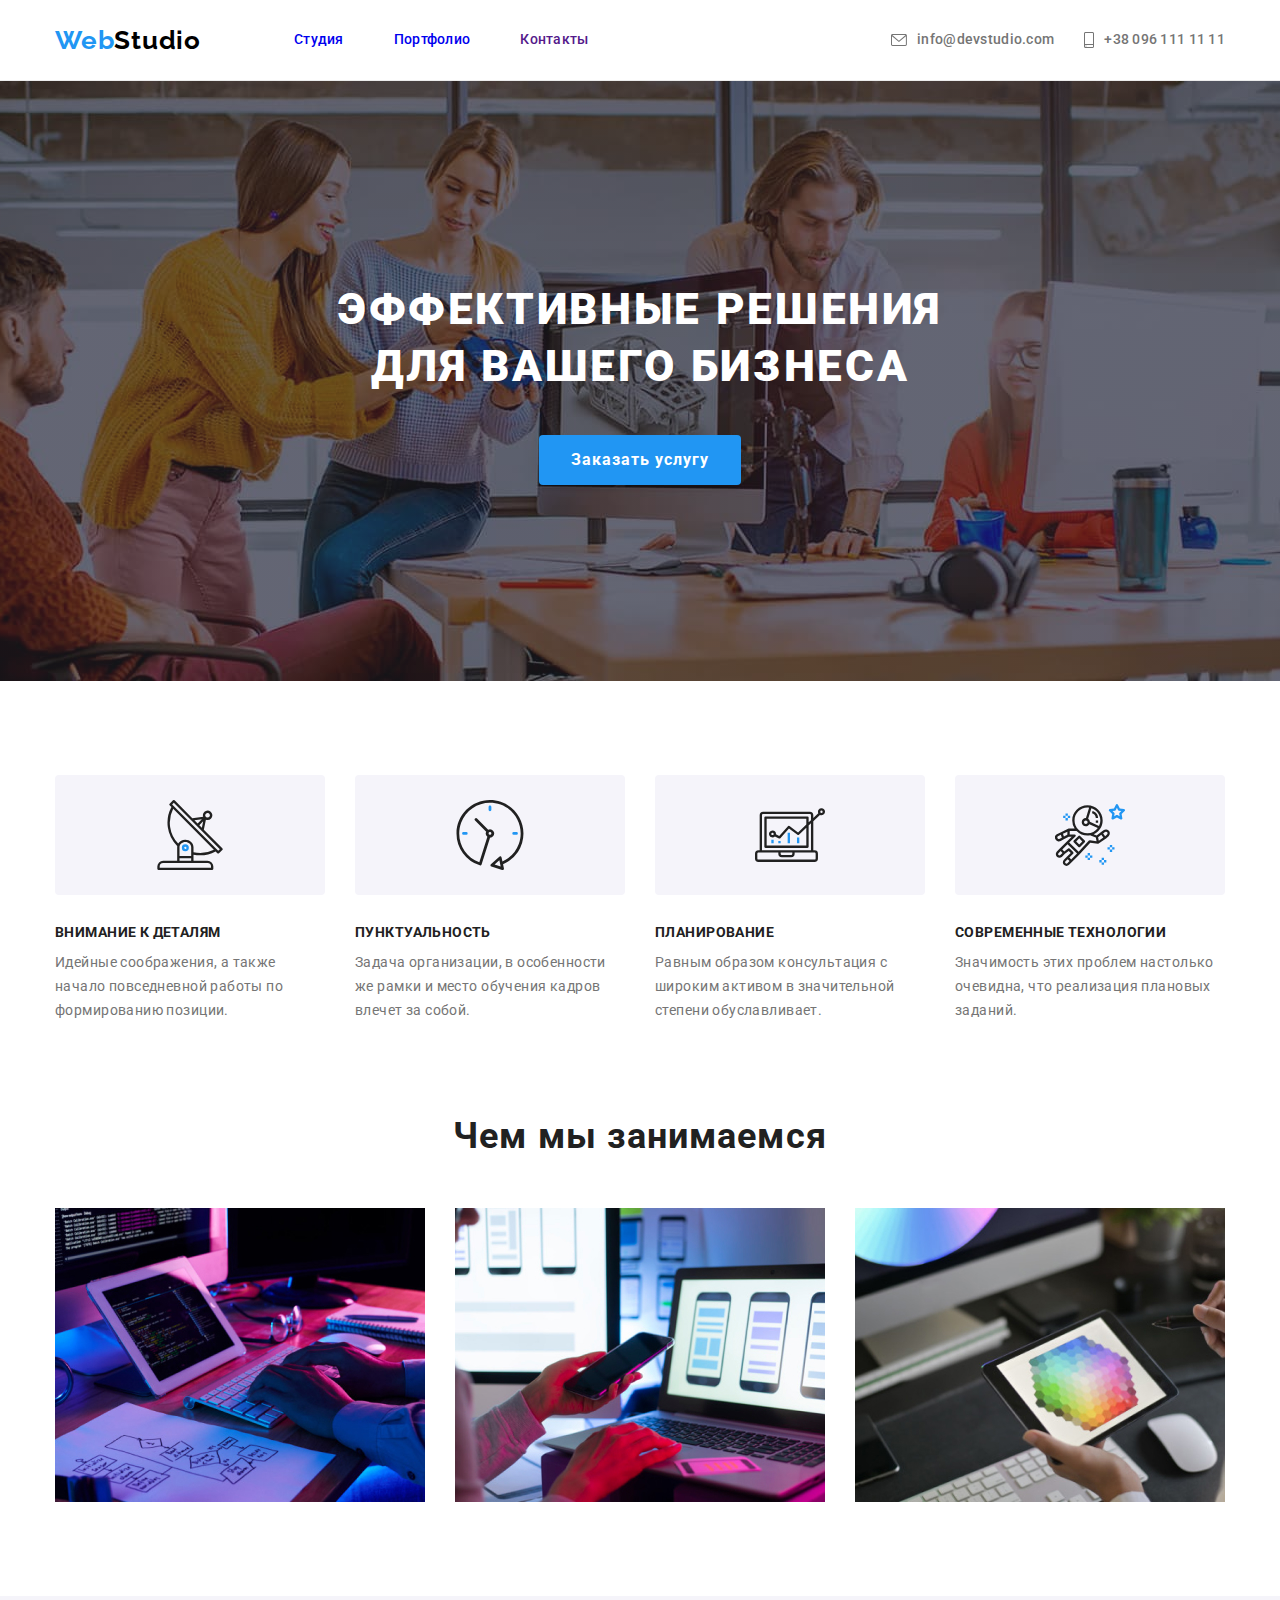
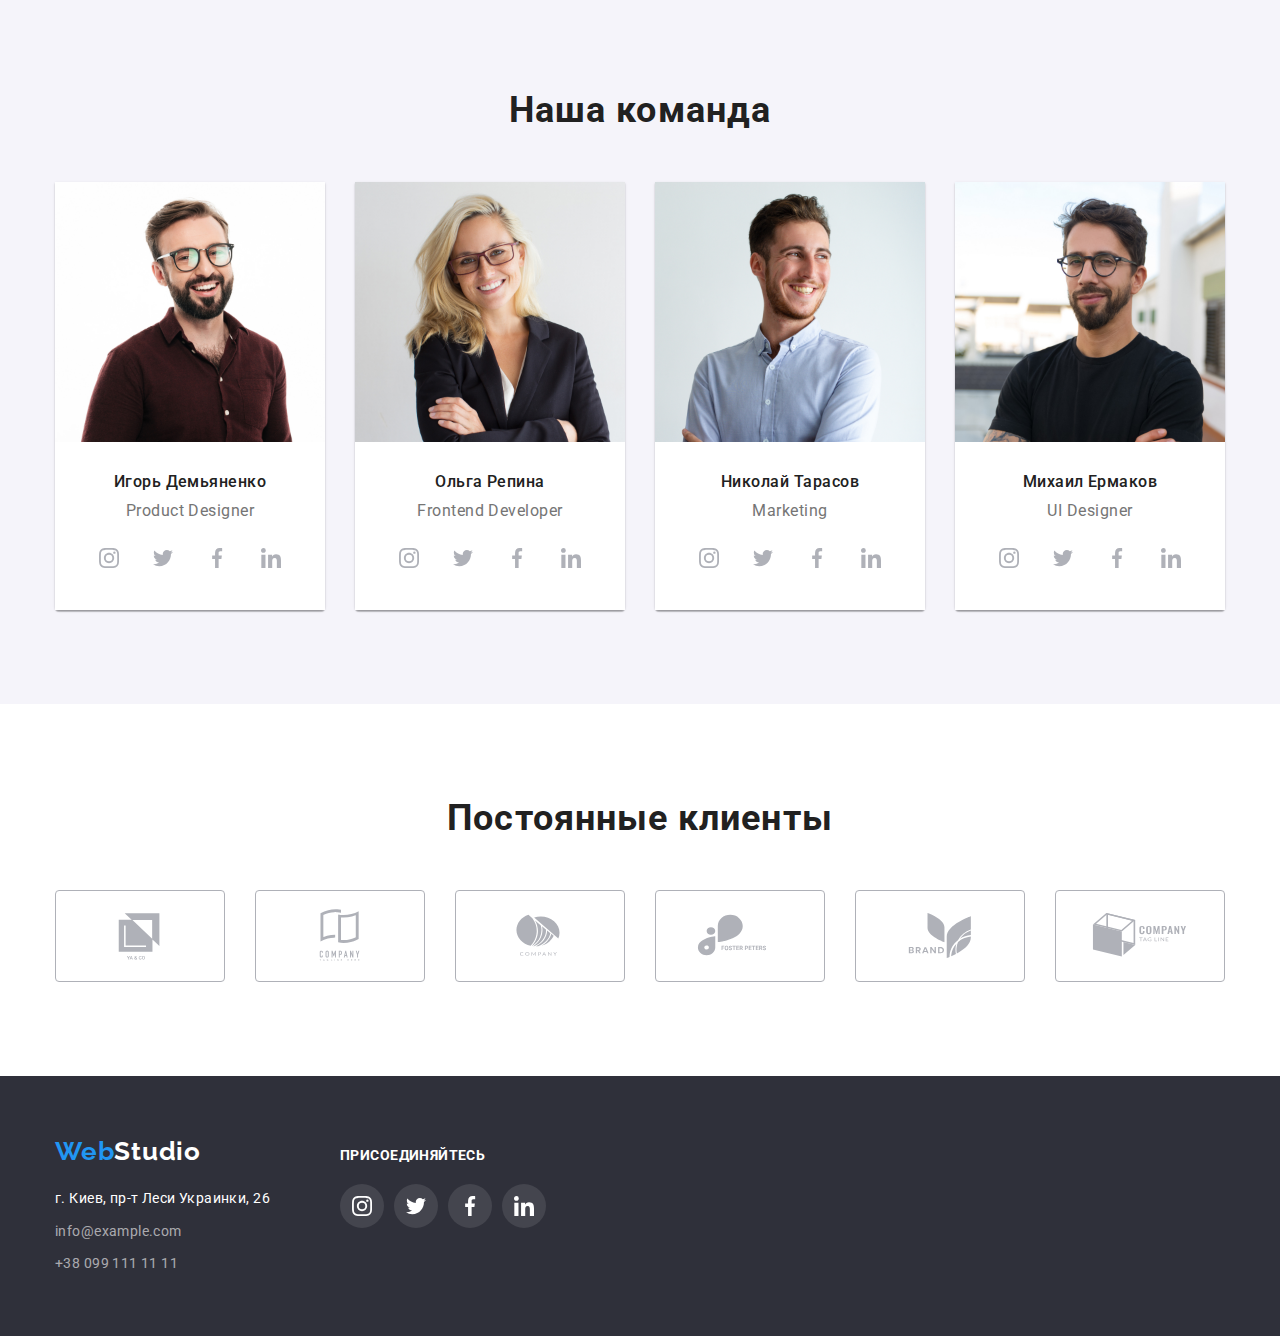
==== index.html @ 4d4692be "commit" ====
<!DOCTYPE html>
<html lang="ru">
  <head>
    <meta charset="UTF-8" />
    <meta http-equiv="X-UA-Compatible" content="IE=edge" />
    <meta name="viewport" content="width=device-width, initial-scale=1.0" />
    <title>Студия</title>
    <link
      rel="stylesheet"
      href="https://cdnjs.cloudflare.com/ajax/libs/modern-normalize/1.0.0/modern-normalize.min.css"
    />
    <link rel="preconnect" href="https://fonts.googleapis.com" />
    <link rel="preconnect" href="https://fonts.gstatic.com" crossorigin />
    <link
      href="https://fonts.googleapis.com/css2?family=Raleway:wght@700&family=Roboto:wght@400;500;700;900&display=swap"
      rel="stylesheet"
    />
    <link rel="stylesheet" href="./css/styles.css" />
  </head>

  <body>
    <header class="header">
      <div class="main-nav container">
        <nav class="header-nav">
          <a class="logo link" href="./index.html"
            ><span class="logo-accent">Web</span>Studio</a>
          <ul class="menu list">
            <li class="menu-item">
              <a class="menu-link link" href="./index.html">Студия</a>
            </li>
            <li class="menu-item">
              <a class="menu-link link" href="./portfolio.html">Портфолио</a>
            </li>
            <li class="menu-item">
              <a class="menu-link link" href="">Контакты</a>
            </li>
          </ul>
        </nav>
        <ul class="header-contacts list">
          <li class="header-contacts item">
            <a class="header-contacts link" href="mailto:info@devstudio.com" lang="en">
            <svg class="header-icon" width="16" height="12">
              <use href="./images/svg-sprite/icons.svg#icon-envelope"></use>
            </svg>
            info@devstudio.com
            </a>
          </li>
          <li class="header-contacts item">
            <a class="header-contacts link" href="tel:0961111111">
              <svg class="header-icon" width="10" height="16">
                <use href="./images/svg-sprite/icons.svg#icon-smartphone"></use>
              </svg>
              +38 096 111 11 11</a
            >
          </li>
        </ul>
      </div>
    </header>

    <main>
      <section class="hero section overlay">
          <h1 class="hero-title">Эффективные решения для вашего бизнеса</h1>
          <button class="modal-btn" type="button">Заказать услугу</button>
    </section>
      <section class="features section">
        <div class="container">
        <h2 hidden>Наши особенности</h2>
        <ul class="features-list list card-set">
          <li class="card-set-item">
            <div class="features-icon">
            <svg class="features-icon-icon" width="70" height="70">
              <use href="./images/svg-sprite/icons.svg#icon-antenna-1"></use>
            </svg>
          </div>
            <h3 class="title-features-list">Внимание к деталям</h3>
            <p class="description">
              Идейные соображения, а также начало повседневной работы по
              формированию позиции.
            </p>
          </li>
          <li class="card-set-item">
            <div class="features-icon">
            <svg class="features-icon-icon" width="70" height="70">
              <use href="./images/svg-sprite/icons.svg#icon-clock"></use>
            </svg>
          </div>
            <h3 class="title-features-list">Пунктуальность</h3>
            <p class="description">
              Задача организации, в особенности же рамки и место обучения кадров
              влечет за собой.
            </p>
          </li>
          <li class="card-set-item">
            <div class="features-icon">
            <svg class="features-icon-icon" width="70" height="70">
              <use href="./images/svg-sprite/icons.svg#icon-diagram"></use>
            </svg>
          </div>
            <h3 class="title-features-list">Планирование</h3>
            <p class="description">
              Равным образом консультация с широким активом в значительной
              степени обуславливает.
            </p>
          
          </li>
          <li class="card-set-item">
            <div class="features-icon">
            <svg class="features-icon-icon" width="70" height="70">
              <use href="./images/svg-sprite/icons.svg#icon-astronaut"></use>
            </svg>
          </div>
            <h3 class="title-features-list">Современные технологии</h3>
            <p class="description">
              Значимость этих проблем настолько очевидна, что реализация
              плановых заданий.
            </p>
          
          </li>
        </ul>
        </div>
      </section>

      <section class="work section">
        <div class="container">
        <h2 class="work-title title">Чем мы занимаемся</h2>
        <ul class="list card-set">
          <li class="card-set-item">
            <img
              src="./images/gallery/site-layout.jpg"
              alt="site layout"
              width="370"
              height="294"
            />
          </li>
          <li class="card-set-item">
            <img
              src="./images/gallery/creation-of-mobile-phones-interface.jpg"
              alt="creation of mobile phones interface"
              width="370"
              height="294"
            />
          </li>
          <li class="card-set-item">
            <img
              src="./images/gallery/web-design.jpg"
              alt="working process with colour selection on the graphic tablet"
              width="370"
              height="294"
            />
          </li>
        </ul>
        </div>
      </section>

      <section class="team section">
        <div class="container">
        <h2 class="team title">Наша команда</h2>
        <ul class="list card-set">
          <li class="team-card card-set-item">
            <img
              src="./images/ourteam/igor-demianenko.jpg"
              alt="Igor Demianenko"
              width="270"
              height="260"
            />
            <div class="team-card-description">
            <h3 class="team-name">Игорь Демьяненко</h3>
            <p class="job-title">Product Designer</p>
            <ul class="soc-list list">
              <li class="soc-item">
                <a href="https://www.instagram.com/"
                class="soc-link link">
                <svg class="soc-icon" width="20" height="20">
                  <use href="./images/svg-sprite/icons.svg#icon-instagram"></use>
                </svg>
              </a>
              </li>
              <li class="soc-item">
                <a href="https://twitter.com/"
                class="soc-link link">
                <svg class="soc-icon" width="20" height="20">
                  <use href="./images/svg-sprite/icons.svg#icon-twitter"></use>
                </svg>
              </a>
              </li>
              <li class="soc-item">
                <a href="https://www.facebook.com/"
                class="soc-link link">
                <svg class="soc-icon" width="20" height="20">
                  <use href="./images/svg-sprite/icons.svg#icon-facebook"></use>
                </svg>
              </a>
              </li>
              <li class="soc-item"> 
                <a href="https://www.linkedin.com/"
                class="soc-link link">
                <svg class="soc-icon" width="20" height="20">
                  <use href="./images/svg-sprite/icons.svg#icon-linkedin"></use>
                </svg>
              </a>
              </li>
            </ul>
            </div>
          </li>
          <li class="team-card card-set-item">
            <img
              src="./images/ourteam/olena-repina.jpg"
              alt="Olena Repina"
              width="270"
              height="260"
            />
            <div class="team-card-description">
            <h3 class="team-name">Ольга Репина</h3>
            <p class="job-title">Frontend Developer</p>
            <ul class="soc-list list">
              <li class="soc-item">
                <a href="https://www.instagram.com/" 
                class="soc-link link">
                  <svg class="soc-icon" width="20" height="20">
                    <use href="./images/svg-sprite/icons.svg#icon-instagram"></use>
                  </svg>
                </a>
              </li>
              <li class="soc-item">
                <a href="https://twitter.com/" 
                class="soc-link link">
                  <svg class="soc-icon" width="20" height="20">
                    <use href="./images/svg-sprite/icons.svg#icon-twitter"></use>
                  </svg>
                </a>
              </li>
              <li class="soc-item">
                <a href="https://www.facebook.com/" 
                class="soc-link link">
                  <svg class="soc-icon" width="20" height="20">
                    <use href="./images/svg-sprite/icons.svg#icon-facebook"></use>
                  </svg>
                </a>
              </li>
              <li class="soc-item">
                <a href="https://www.linkedin.com/" 
                class="soc-link link">
                  <svg class="soc-icon" width="20" height="20">
                    <use href="./images/svg-sprite/icons.svg#icon-linkedin"></use>
                  </svg>
                </a>
              </li>
            </ul>
            </div>
          </li>
          <li class="team-card card-set-item">
            <img
              src="./images/ourteam/nikolay-tarasov.jpg"
              alt="Nikolay Tarasov"
              width="270"
              height="260"
            />
            <div class="team-card-description">
            <h3 class="team-name">Николай Тарасов</h3>
            <p class="job-title">Marketing</p>
            <ul class="soc-list list">
              <li class="soc-item">
                <a href="https://www.instagram.com/" 
                class="soc-link link">
                  <svg class="soc-icon" width="20" height="20">
                    <use href="./images/svg-sprite/icons.svg#icon-instagram"></use>
                  </svg>
                </a>
              </li>
              <li class="soc-item">
                <a href="https://twitter.com/" 
                class="soc-link link">
                  <svg class="soc-icon" width="20" height="20">
                    <use href="./images/svg-sprite/icons.svg#icon-twitter"></use>
                  </svg>
                </a>
              </li>
              <li class="soc-item">
                <a href="https://www.facebook.com/" 
                class="soc-link link">
                  <svg class="soc-icon" width="20" height="20">
                    <use href="./images/svg-sprite/icons.svg#icon-facebook"></use>
                  </svg>
                </a>
              </li>
              <li class="soc-item">
                <a href="https://www.linkedin.com/" 
                class="soc-link link">
                  <svg class="soc-icon" width="20" height="20">
                    <use href="./images/svg-sprite/icons.svg#icon-linkedin"></use>
                  </svg>
                </a>
              </li>
            </ul>
            </div>
          </li>
          <li class="team-card card-set-item">
            <img
              src="./images/ourteam/mihail-ermakov.jpg"
              alt="Mihail Ermakov"
              width="270"
              height="260"
            />
            <div class="team-card-description">
            <h3 class="team-name">Михаил Ермаков</h3>
            <p class="job-title">UI Designer</p>
            <ul class="soc-list list">
              <li class="soc-item">
                <a href="https://www.instagram.com/" 
                class="soc-link link">
                  <svg class="soc-icon" width="20" height="20">
                    <use href="./images/svg-sprite/icons.svg#icon-instagram"></use>
                  </svg>
                </a>
              </li>
              <li class="soc-item">
                <a href="https://twitter.com/" 
                class="soc-link link">
                  <svg class="soc-icon" width="20" height="20">
                    <use href="./images/svg-sprite/icons.svg#icon-twitter"></use>
                  </svg>
                </a>
              </li>
              <li class="soc-item">
                <a href="https://www.facebook.com/" 
                class="soc-link link">
                  <svg class="soc-icon" width="20" height="20">
                    <use href="./images/svg-sprite/icons.svg#icon-facebook"></use>
                  </svg>
                </a>
              </li>
              <li class="soc-item">
                <a href="https://www.linkedin.com/" 
                class="soc-link link">
                  <svg class="soc-icon" width="20" height="20">
                    <use href="./images/svg-sprite/icons.svg#icon-linkedin"></use>
                  </svg>
                </a>
              </li>
            </ul>
            </div>
          </li>
        </ul>
        </div>
      </section>

      <section class="clients section">
        <div class="container">
        <h2 class="clients title">Постоянные клиенты</h2>
        <ul class="clients-list list card-set">
          <li class="clients-item card-set-item">
            <a href=""
            class="clients-link">
              <svg class="clients-icon" width="106" height="60">
                <use href="./images/svg-sprite/icons.svg#icon-Logo-1"></use>
              </svg>
            </a>
          </li>
          <li class="clients-item card-set-item">
            <a href=""
            class="clients-link">
              <svg class="clients-icon" width="106" height="60">
                <use href="./images/svg-sprite/icons.svg#icon-Logo-2"></use>
              </svg>
            </a>
          </li>
          <li class="clients-item card-set-item">
            <a href=""
            class="clients-link">
              <svg class="clients-icon" width="106" height="60">
                <use href="./images/svg-sprite/icons.svg#icon-Logo-3"></use>
              </svg>
            </a>
          </li>
          <li class="clients-item card-set-item">
            <a href=""
            class="clients-link">
              <svg class="clients-icon" width="106" height="60">
                <use href="./images/svg-sprite/icons.svg#icon-Logo-4"></use>
              </svg>
            </a>
          </li>
          <li class="clients-item card-set-item">
            <a href=""
            class="clients-link">
              <svg class="clients-icon" width="106" height="60">
                <use href="./images/svg-sprite/icons.svg#icon-Logo-5"></use>
              </svg>
            </a>
          </li>
          <li class="clients-item card-set-item">
            <a href=""
            class="clients-link">
              <svg class="clients-icon" width="106" height="60">
                <use href="./images/svg-sprite/icons.svg#icon-Logo-6"></use>
              </svg>
            </a>
          </li>
        </ul>
        </div>
      </section>
    </main>

    <footer class="footer">
      <div class="footer-boxes container">
      <div class="footer-left-side">
      <a class="footer-logo logo link" href="./index.html"
        ><span class="logo-accent">Web</span>Studio</a>
      <address class="contacts">
        <ul class="contacts list">
          <li class="contacts-item">
            <a
              class="contacts adress link"
              href="https://goo.gl/maps/xDHV5HPD6jiFumZE8"
              target="_blank"
              rel="noopener noreferrer"
              >г. Киев, пр-т Леси Украинки, 26
            </a>
          </li>
          <li class="contacts-item">
            <a class="contacts link" href="mailto:info@example.com"
              >info@example.com</a
            >
          </li>
          <li class="contacts-item">
            <a class="contacts link" href="tel:0991111111">+38 099 111 11 11</a>
          </li>
        </ul>
      </address>
      </div>
      <div class="footer-right-side">
        <p class="footer-soc-join">Присоединяйтесь</p>
          <ul class="soc-list list">
            <li class="footer-item soc-item">
              <a href="https://www.instagram.com/" 
              class="footer-link soc-link link">
                <svg class="soc-icon" width="20" height="20">
                  <use href="./images/svg-sprite/icons.svg#icon-instagram"></use>
                </svg>
              </a>
            </li>
            <li class="footer-item soc-item">
              <a href="https://twitter.com/" 
              class="footer-link soc-link link">
                <svg class="soc-icon" width="20" height="20">
                  <use href="./images/svg-sprite/icons.svg#icon-twitter"></use>
                </svg>
              </a>
            </li>
            <li class="footer-item soc-item">
              <a href="https://www.facebook.com/" 
              class="footer-link soc-link link">
                <svg class="soc-icon" width="20" height="20">
                  <use href="./images/svg-sprite/icons.svg#icon-facebook"></use>
                </svg>
              </a>
            </li>
            <li class="footer-item soc-item">
              <a href="https://www.linkedin.com/" 
              class="footer-link soc-link link">
                <svg class="soc-icon" width="20" height="20">
                  <use href="./images/svg-sprite/icons.svg#icon-linkedin"></use>
                </svg>
              </a>
            </li>
          </ul>
      </div>
      </div>
    </footer>
  </body>
</html>
---- css/styles.css ----
/*цвет заголовков #212121  */
/* основной цвет текста #757575 */
/* белый цвет текста #FFFFFF */
/* цвет акцента #2196F3 */
/* font-family: 'Raleway', sans-serif; 
font-family: 'Roboto'*/

:root {
  --primary-text-color: #757575;
  --title-text-color: #212121;
  --accent-text-color: #2196f3;
  --white-color: #ffffff;
  --logo-black-color: #000000;
  --footer-text-color: rgba(255, 255, 255, 0.6);
  --bg-dark-color: #2f303a;
  --secondary-bg-color: #f5f4fa;
  --icon-color: #afb1b8;
  --header-border-color: #ECECEC;
  --card-gap: 30px;
  --card-item: 3;
}

p,
h1,
h2,
h3,
h4,
h5,
h6 {
  margin: 0;
}

img {
  display: block;
  max-width: 100%;
  height: auto;
}

body {
  font-family: 'Roboto', sans-serif;
  color: var(--primary-text-color);
}

.list {
  list-style: none;
  padding: 0;
  margin: 0;
}

.link {
  text-decoration: none;
}

.container {
  width: 1200px;
  padding-left: 15px;
  padding-right: 15px;
  margin: 0 auto;
}

.section {
  padding-top: 94px;
  padding-bottom: 94px;
}

.card-set {
  display: flex;
  flex-wrap: wrap;
  gap: var(--card-gap);
}

.card-set-item {
  flex-basis: calc(
    (100% - ((var(--card-item) - 1) * var(--card-gap))) / var(--card-item)
  );
}

.title {
  margin-bottom: 50px;
  font-weight: 700;
  font-size: 36px;
  line-height: 1.16;
  text-align: center;
  letter-spacing: 0.03em;
  color: var(--title-text-color);
}

/* ======================== HEADER ======================== */
.header {
    border-bottom: 1px solid var(--header-border-color);
}

.main-nav {
  display: flex;
  align-items: center;
}
.header-nav {
  display: flex;
  align-items: center;
}

.logo {
  font-family: 'Raleway';
  font-weight: 700;
  font-size: 26px;
  line-height: 1.19;
  letter-spacing: 0.03em;
  color: var(--logo-black-color);
}
.logo-accent {
  color: var(--accent-text-color);
}

.menu {
  display: flex;
  margin-left: 93px;
}

.menu-item:not(:last-child) {
  margin-right: 50px;
}

.menu-link {
  display: block;
  padding-top: 32px;
  padding-bottom: 32px;

  font-weight: 500;
  font-size: 14px;
  line-height: 1.14;
  letter-spacing: 0.02em;
}

.menu-link:hover,
.menu-link:focus,
.header-contacts:hover,
.header-contacts:focus {
  color: var(--accent-text-color);
}

.header-contacts {
  display: flex;
  margin-left: auto;
  align-items: center;

  font-weight: 500;
  font-size: 14px;
  line-height: 1.14;
  letter-spacing: 0.02em;
  color: var(--primary-text-color);
}

.header-contacts .item + .item {
  margin-left: 30px;
}

.header-contacts .link {
  padding-top: 32px;
  padding-bottom: 32px;
}

.header-icon {
  fill: currentColor;
  margin-right: 10px;
}

/* ======================== /HEADER ======================== */

/* ======================== HERO ========================*/
.hero {
  text-align: center;
  background: var(--bg-dark-color);
  padding-top: 200px;
  padding-bottom: 200px;
}

.overlay {
  max-width: 1600px;
  height: 600px;
  margin-left: auto;
  margin-right: auto;
  background-image: linear-gradient(
      rgba(47, 48, 58, 0.4),
      rgba(47, 48, 58, 0.4)
    ),
    url(../images/bgi-hero.jpg);
  background-repeat: no-repeat;
  background-size: cover;
  background-position: center;
}

.hero-title {
  width: 696px;
  margin-top: 0;
  margin-right: auto;
  margin-bottom: 40px;
  margin-left: auto;

  font-weight: 900;
  font-size: 44px;
  line-height: 1.3;
  letter-spacing: 0.06em;
  text-transform: uppercase;
  color: var(--white-color);
}

.modal-btn {
  padding: 10px 32px;
  display: inline-block;
  align-items: center;
  text-align: center;

  font-weight: 700;
  font-size: 16px;
  line-height: 1.87;
  letter-spacing: 0.06em;
  color: var(--white-color);
  background: var(--accent-text-color);
  box-shadow: 0px 4px 4px rgba(0, 0, 0, 0.15);
  border-radius: 4px;
  border: 0px;
  cursor: pointer;
}

.modal-btn:hover,
.modal-btn:focus {
  background: #188ce8;
}
/* ======================== /HERO ======================== */

/* ======================== FEATURES ========================*/

.features-list {
  --card-item: 4;
  flex-wrap: nowrap;
}

.title-features-list {
  margin-bottom: 10px;
  font-weight: 700;
  font-size: 14px;
  line-height: 1.14;
  letter-spacing: 0.03em;
  text-transform: uppercase;
  color: var(--title-text-color);
}

.description {
  font-size: 14px;
  line-height: 1.7;
  letter-spacing: 0.03em;
}

.features-icon {
  display: flex;
  justify-content: center;
  width: 270px;
  height: 120px;
  background-color: var(--secondary-bg-color);
  border-radius: 4px;
  align-items: center;
  margin-bottom: 30px;
}

/* ======================== /FEATURES ========================*/

/* ======================== WORK ======================== */

.work {
  padding-top: 0;
}
/* ======================== /WORK ========================*/

/* ======================== TEAM ========================*/
.team {
  background: var(--secondary-bg-color);
}

.team-card {
  --card-item: 4;
  box-shadow: 0px 1px 3px rgba(0, 0, 0, 0.12), 0px 1px 1px rgba(0, 0, 0, 0.14),
    0px 2px 1px rgba(0, 0, 0, 0.2);
  border-radius: 0px 0px 4px 4px;
}

.team-card-description {
  background: var(--white-color);
  text-align: center;
  padding-top: 30px;
  padding-bottom: 30px;
}

.team-name {
  margin-bottom: 10px;
  font-weight: 500;
  font-size: 16px;
  line-height: 1.19;
  text-align: center;
  letter-spacing: 0.03em;
  color: var(--title-text-color);
}

.job-title {
  margin-bottom: 16px;
  font-size: 16px;
  line-height: 1.19;
  text-align: center;
  letter-spacing: 0.03em;
}

.soc-list {
  display: flex;
  justify-content: center;
}

.soc-item:not(:last-child) {
  margin-right: 10px;
}

.soc-link {
  width: 44px;
  height: 44px;
  border-radius: 50%;
  display: flex;
  align-items: center;
  justify-content: center;
  fill: var(--icon-color);
}

.soc-link:hover,
.soc-link:focus {
  background: var(--accent-text-color);
  fill: var(--white-color);
}

/* ======================== /TEAM ======================== */

/* ======================== CLIENTS ======================== */

.clients-list {
  flex-wrap: nowrap;
  --card-item: 6;
}

.clients-link {
  display: flex;
  align-items: center;
  justify-content: center;
  height: 92px;
  width: 170px;
  border: 1px solid var(--icon-color);
  border-radius: 4px;
  fill: var(--icon-color);
}

.clients-link:hover,
.clients-link:focus {
  border: 1px solid var(--accent-text-color);
  fill: var(--accent-text-color);
}

/* ======================== CLIENTS ======================== */

/* ======================== FOOTER ======================== */
.footer {
  background: var(--bg-dark-color);
  padding-top: 60px;
  padding-bottom: 60px;
}

.footer-boxes {
  display: flex;
  align-items: baseline;
}

.footer-left-side {
  margin-right: 70px;
}

.footer-logo {
  color: var(--white-color);
}

.contacts {
  margin-top: 20px;
  font-style: normal;
  font-size: 14px;
  line-height: 1.71;
  letter-spacing: 0.03em;
  color: rgba(255, 255, 255, 0.6);
}

.contacts-item:not(:last-child) {
  margin-bottom: 9px;
}

.adress {
  color: var(--white-color);
}

.contacts:hover,
.contacts:focus {
  color: var(--accent-text-color);
}

.footer-soc-join {
  margin-bottom: 20px;
  text-transform: uppercase;
  font-weight: 700;
  font-size: 14px;
  line-height: 1.14;
  letter-spacing: 0.03em;
  color: var(--white-color);
}

.footer-item {
  border-radius: 50%;
  background-color: rgba(255, 255, 255, 0.1);
}

.footer-link {
  fill: var(--white-color);
}

/* ======================== /FOOTER ======================== */

/* ======================== FILTERS ======================== */

.filters-list {
  margin-top: 94px;
  margin-bottom: 50px;
  display: flex;
  justify-content: center;
}

.filters-button:not(:last-child) {
  margin-right: 8px;
}

.filters-btn {
  padding-top: 6px;
  padding-right: 22px;
  padding-bottom: 6px;
  padding-left: 22px;
  font-weight: 500;
  font-size: 16px;
  line-height: 1.62;
  text-align: center;
  letter-spacing: 0.03em;
  color: var(--title-text-color);
  background: #f5f4fa;
  border-radius: 4px;
  border: 0px;
  cursor: pointer;
}

.filters-btn:hover,
.filters-btn:focus {
  color: var(--white-color);
  background: var(--accent-text-color);
  box-shadow: 0px 3px 1px rgba(0, 0, 0, 0.1), 0px 1px 2px rgba(0, 0, 0, 0.08),
    0px 2px 2px rgba(0, 0, 0, 0.12);
  border-radius: 4px;
}
/* ======================== /FILTERS ======================== */

/* ======================== PROJECTS ========================*/
.projects {
  padding-top: 0;
}

.project-card {
  background: var(--white-color);
  border: 1px solid #eeeeee;
}

.project-list .project-card .link {
    display: block;
}
.project-list .project-card .link:hover,
.project-list .project-card .link:focus {
   border: 1px solid #eeeeee;
   box-shadow: 0px 1px 1px rgba(0, 0, 0, 0.12), 0px 4px 4px rgba(0, 0, 0, 0.06),
     1px 4px 6px rgba(0, 0, 0, 0.16);
}

.project-title {
  margin-top: 20px;
  margin-bottom: 4px;
  margin-right: 24px;
  margin-left: 24px;
  font-weight: 700;
  font-size: 18px;
  line-height: 2;
  letter-spacing: 0.06em;
  color: var(--title-text-color);
}

.project-description {
  padding-bottom: 20px;
  margin-left: 24px;
  font-size: 16px;
  line-height: 1.87;
  letter-spacing: 0.03em;
  color: var(--primary-text-color);
}
/* ======================== /PROJECTS ======================== */
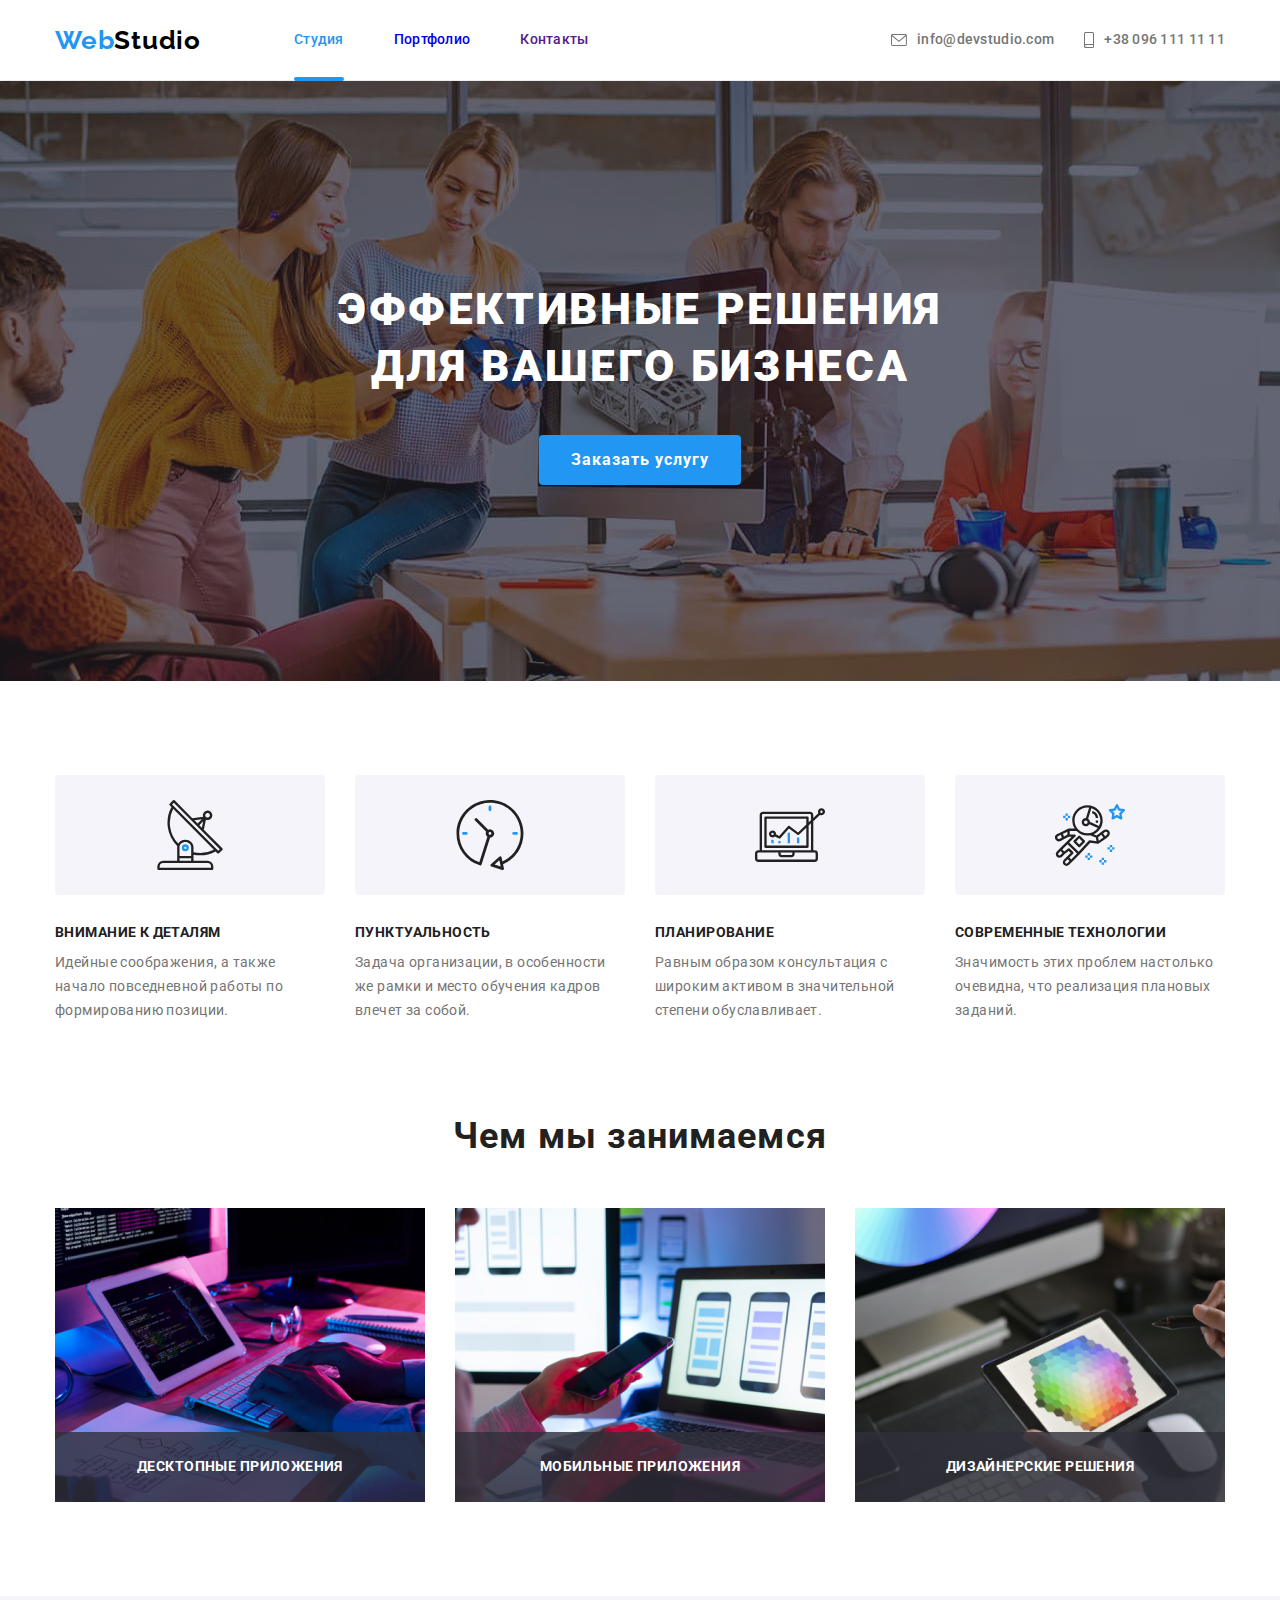
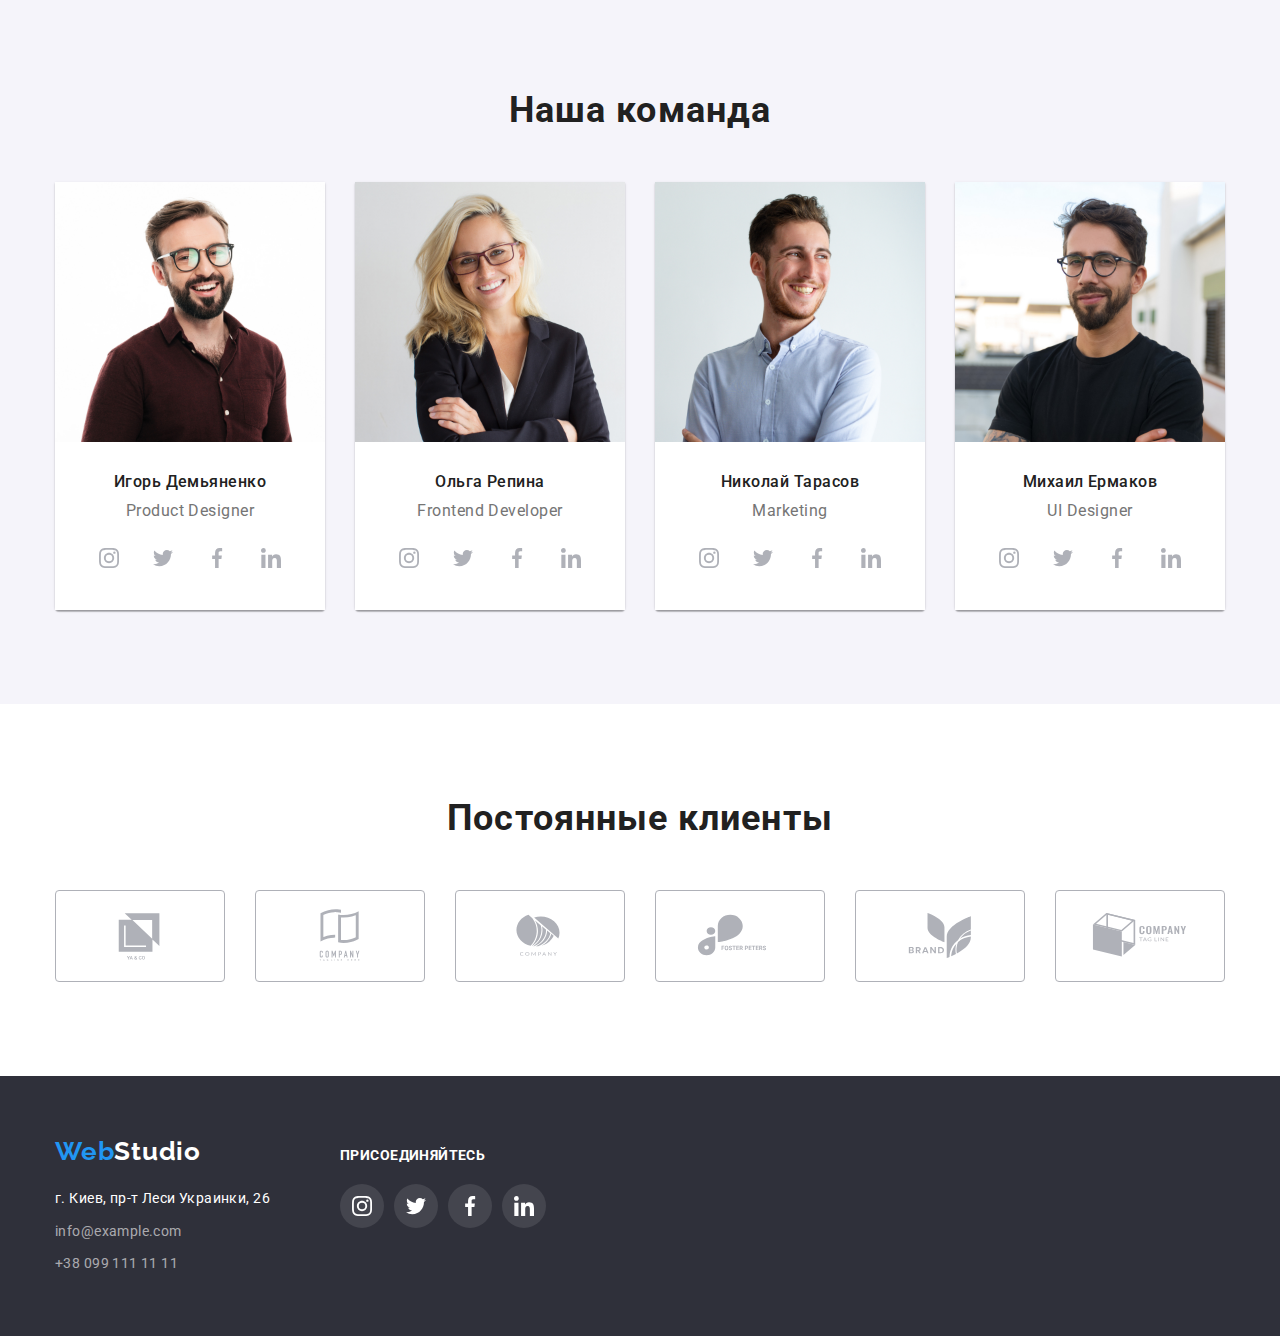
==== commit 19f38d80: "commit" ====
--- a/index.html
+++ b/index.html
@@ -26,7 +26,7 @@
             ><span class="logo-accent">Web</span>Studio</a>
           <ul class="menu list">
             <li class="menu-item">
-              <a class="menu-link link" href="./index.html">Студия</a>
+              <a class="current menu-link link" href="./index.html">Студия</a>
             </li>
             <li class="menu-item">
               <a class="menu-link link" href="./portfolio.html">Портфолио</a>
@@ -60,7 +60,7 @@
     <main>
       <section class="hero section overlay">
           <h1 class="hero-title">Эффективные решения для вашего бизнеса</h1>
-          <button class="modal-btn" type="button">Заказать услугу</button>
+          <button class="modal-btn" type="button" data-modal-open>Заказать услугу</button>
     </section>
       <section class="features section">
         <div class="container">
@@ -124,29 +124,33 @@
         <div class="container">
         <h2 class="work-title title">Чем мы занимаемся</h2>
         <ul class="list card-set">
-          <li class="card-set-item">
+          <li class="work-card card-set-item">
             <img
               src="./images/gallery/site-layout.jpg"
               alt="site layout"
               width="370"
               height="294"
             />
-          </li>
-          <li class="card-set-item">
+            <p class="work-card-description">Десктопные приложения</p>
+          </li>
+          <li class="work-card card-set-item">
             <img
               src="./images/gallery/creation-of-mobile-phones-interface.jpg"
               alt="creation of mobile phones interface"
               width="370"
               height="294"
-            />
-          </li>
-          <li class="card-set-item">
+            /> 
+            <p class="work-card-description">Мобильные приложения</p>
+          </li>
+        
+          <li class="work-card card-set-item">
             <img
               src="./images/gallery/web-design.jpg"
               alt="working process with colour selection on the graphic tablet"
               width="370"
               height="294"
             />
+            <p class="work-card-description">Дизайнерские решения</p>
           </li>
         </ul>
         </div>
@@ -467,5 +471,15 @@
       </div>
       </div>
     </footer>
+    <div class="backdrop is-hidden" data-modal>
+      <div class="modal">
+        <button class="modal-close-btn" data-modal-close type="button">
+       <svg width="18" height="18">
+        <use href="./images/svg-sprite/icons.svg#icon-close-black"></use>
+       </svg>
+      </button>
+      </div>
+    </div>
+    <script src="./js/modal.js"></script>
   </body>
 </html>
--- a/css/styles.css
+++ b/css/styles.css
@@ -15,7 +15,7 @@
   --bg-dark-color: #2f303a;
   --secondary-bg-color: #f5f4fa;
   --icon-color: #afb1b8;
-  --header-border-color: #ECECEC;
+  --header-border-color: #ececec;
   --card-gap: 30px;
   --card-item: 3;
 }
@@ -87,7 +87,7 @@
 
 /* ======================== HEADER ======================== */
 .header {
-    border-bottom: 1px solid var(--header-border-color);
+  border-bottom: 1px solid var(--header-border-color);
 }
 
 .main-nav {
@@ -129,6 +129,52 @@
   font-size: 14px;
   line-height: 1.14;
   letter-spacing: 0.02em;
+
+  transition: color 250ms cubic-bezier(0.4, 0, 0.2, 1);
+}
+
+.menu .current {
+  position: relative;
+  color: var(--accent-text-color);
+}
+
+.menu .current::after {
+  content: '';
+  position: absolute;
+  bottom: -1px;
+  left: 0;
+  width: 100%;
+  height: 4px;
+  background-color: var(--accent-text-color);
+  border-radius: 2px;
+}
+
+.header-contacts {
+  display: flex;
+  margin-left: auto;
+  align-items: center;
+
+  font-weight: 500;
+  font-size: 14px;
+  line-height: 1.14;
+  letter-spacing: 0.02em;
+  color: var(--primary-text-color);
+
+  transition: color 250ms cubic-bezier(0.4, 0, 0.2, 1);
+}
+
+.header-contacts .item + .item {
+  margin-left: 30px;
+}
+
+.header-contacts .link {
+  padding-top: 32px;
+  padding-bottom: 32px;
+}
+
+.header-icon {
+  fill: currentColor;
+  margin-right: 10px;
 }
 
 .menu-link:hover,
@@ -136,32 +182,6 @@
 .header-contacts:hover,
 .header-contacts:focus {
   color: var(--accent-text-color);
-}
-
-.header-contacts {
-  display: flex;
-  margin-left: auto;
-  align-items: center;
-
-  font-weight: 500;
-  font-size: 14px;
-  line-height: 1.14;
-  letter-spacing: 0.02em;
-  color: var(--primary-text-color);
-}
-
-.header-contacts .item + .item {
-  margin-left: 30px;
-}
-
-.header-contacts .link {
-  padding-top: 32px;
-  padding-bottom: 32px;
-}
-
-.header-icon {
-  fill: currentColor;
-  margin-right: 10px;
 }
 
 /* ======================== /HEADER ======================== */
@@ -220,6 +240,8 @@
   border-radius: 4px;
   border: 0px;
   cursor: pointer;
+
+  transition: background 250ms cubic-bezier(0.4, 0, 0.2, 1);
 }
 
 .modal-btn:hover,
@@ -269,6 +291,27 @@
 .work {
   padding-top: 0;
 }
+
+.work-card {
+  position: relative;
+}
+
+.work-card-description {
+  position: absolute;
+  bottom: 0;
+  width: 100%;
+
+  background: rgba(47, 48, 58, 0.8);
+  padding: 27px 0;
+  font-weight: 700;
+  font-size: 14px;
+  line-height: 1.14;
+  text-align: center;
+  letter-spacing: 0.03em;
+  text-transform: uppercase;
+  color: var(--white-color);
+}
+
 /* ======================== /WORK ========================*/
 
 /* ======================== TEAM ========================*/
@@ -325,6 +368,9 @@
   align-items: center;
   justify-content: center;
   fill: var(--icon-color);
+
+  transition: background 250ms cubic-bezier(0.4, 0, 0.2, 1),
+    fill 250ms cubic-bezier(0.4, 0, 0.2, 1);
 }
 
 .soc-link:hover,
@@ -351,6 +397,9 @@
   border: 1px solid var(--icon-color);
   border-radius: 4px;
   fill: var(--icon-color);
+
+  transition: border 250ms cubic-bezier(0.4, 0, 0.2, 1),
+    fill 250ms cubic-bezier(0.4, 0, 0.2, 1);
 }
 
 .clients-link:hover,
@@ -388,6 +437,8 @@
   line-height: 1.71;
   letter-spacing: 0.03em;
   color: rgba(255, 255, 255, 0.6);
+
+  transition: color 250ms cubic-bezier(0.4, 0, 0.2, 1);
 }
 
 .contacts-item:not(:last-child) {
@@ -452,6 +503,11 @@
   border-radius: 4px;
   border: 0px;
   cursor: pointer;
+
+  transition: color 250ms cubic-bezier(0.4, 0, 0.2, 1),
+    background 250ms cubic-bezier(0.4, 0, 0.2, 1),
+    box-shadow 250ms cubic-bezier(0.4, 0, 0.2, 1),
+    border-radius 250ms cubic-bezier(0.4, 0, 0.2, 1);
 }
 
 .filters-btn:hover,
@@ -469,39 +525,121 @@
   padding-top: 0;
 }
 
-.project-card {
+.project-list .project-card .link {
+  display: block;
+  transition: box-shadow 250ms cubic-bezier(0.4, 0, 0.2, 1);
+}
+.project-list .project-card .link:hover,
+.project-list .project-card .link:focus {
+  box-shadow: 0px 1px 1px rgba(0, 0, 0, 0.12), 0px 4px 4px rgba(0, 0, 0, 0.06),
+    1px 4px 6px rgba(0, 0, 0, 0.16);
+}
+
+.project-part2 {  
+  padding: 20px 24px;
   background: var(--white-color);
   border: 1px solid #eeeeee;
-}
-
-.project-list .project-card .link {
-    display: block;
-}
-.project-list .project-card .link:hover,
-.project-list .project-card .link:focus {
-   border: 1px solid #eeeeee;
-   box-shadow: 0px 1px 1px rgba(0, 0, 0, 0.12), 0px 4px 4px rgba(0, 0, 0, 0.06),
-     1px 4px 6px rgba(0, 0, 0, 0.16);
-}
-
-.project-title {
-  margin-top: 20px;
-  margin-bottom: 4px;
-  margin-right: 24px;
-  margin-left: 24px;
+  border-top: none;
+}
+
+.project-title {  
   font-weight: 700;
-  font-size: 18px;
+  font-size: 17px;
   line-height: 2;
   letter-spacing: 0.06em;
   color: var(--title-text-color);
 }
 
 .project-description {
-  padding-bottom: 20px;
-  margin-left: 24px;
   font-size: 16px;
   line-height: 1.87;
   letter-spacing: 0.03em;
   color: var(--primary-text-color);
 }
+
+.project-overlay {
+  position: relative;
+  overflow: hidden;
+}
+
+.project-text {
+  position: absolute;
+  top: 0;
+  left: 0;
+
+  color: var(--white-color);
+  background-color: rgba(33, 150, 243, 0.9);
+  font-size: 18px;
+  line-height: 1.55;
+  letter-spacing: 0.03em;
+
+  padding: 63px 24px;
+  height: 100%;
+  transform: translateY(100%);
+  transition: transform 250ms cubic-bezier(0.4, 0, 0.2, 1);
+}
+
+.project-list .project-card:hover .project-text {
+    transform: translateY(0);
+}
+
 /* ======================== /PROJECTS ======================== */
+
+/* ======================== MODAL ======================== */
+
+.backdrop {
+  position: fixed;
+  top: 0;
+  left: 0;
+
+  width: 100%;
+  height: 100%;
+
+  background-color: rgba(0, 0, 0, 0.2);
+
+  transition: opacity 250ms cubic-bezier(0.4, 0, 0.2, 1),
+    visibility 250ms cubic-bezier(0.4, 0, 0.2, 1);
+}
+
+.is-hidden {
+  opacity: 0;
+  visibility: hidden;
+  pointer-events: none;
+}
+
+.modal {
+  position: absolute;
+  top: 50%;
+  left: 50%;
+  transform: translate(-50%, -50%) scale(1) rotate(0);
+  transition: transform 250ms cubic-bezier(0.4, 0, 0.2, 1);
+
+  width: 528px;
+  min-height: 581px;
+  background-color: var(--white-color);
+  border-radius: 4px;
+  box-shadow: 0px 1px 3px rgba(0, 0, 0, 0.12), 0px 1px 1px rgba(0, 0, 0, 0.14),
+    0px 2px 1px rgba(0, 0, 0, 0.2);
+}
+
+.modal-close-btn {
+  position: absolute;
+  top: 8px;
+  right: 8px;
+
+  width: 30px;
+  height: 30px;
+  border-radius: 50%;
+  border: 1px solid rgba(0, 0, 0, 0.1);
+
+  background-color: transparent;
+  display: flex;
+  align-items: center;
+  justify-content: center;
+  cursor: pointer;
+}
+
+.backdrop .is-hidden .modal {
+  transform: translate(-50%, -50%) scale(0) rotate(-180deg);
+}
+/* ======================== /MODAL ======================== */
